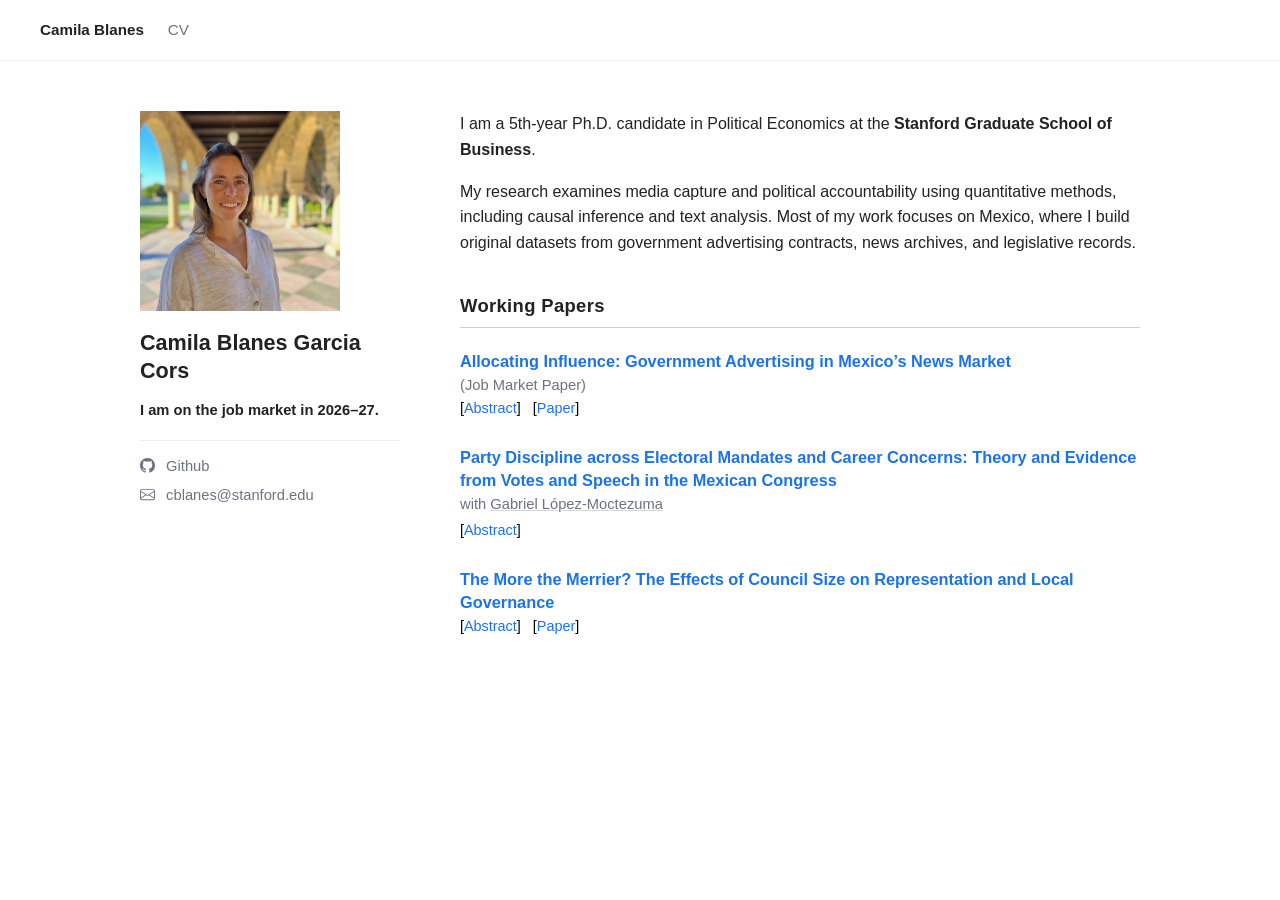
==== index.html @ a0b511a9 "Redesign site: new layout, three papers with abstracts, updated CV and photo" ====
<!DOCTYPE html>
<html lang="en">
<head>
    <meta charset="UTF-8">
    <meta name="viewport" content="width=device-width, initial-scale=1.0">
    <title>Camila Blanes</title>

    <style>
        :root {
            --accent: #1a73e8;   /* paper titles + links */
            --gray:   #6b7280;   /* (Job Market Paper), coauthors, contact */
            --text:   #222;
            --rule:   #cfcfcf;
        }

        * { box-sizing: border-box; }

        body {
            margin: 0;
            color: var(--text);
            background: #fff;
            font-family: -apple-system, BlinkMacSystemFont, "Segoe UI", "Helvetica Neue", Arial, sans-serif;
            font-size: 16px;
            line-height: 1.6;
            -webkit-font-smoothing: antialiased;
        }

        a { color: var(--accent); text-decoration: none; }
        a:hover { text-decoration: underline; }

        /* ---------- Navigation ---------- */
        nav {
            display: flex;
            gap: 24px;
            align-items: center;
            padding: 18px 40px;
            border-bottom: 1px solid #eee;
            font-size: 0.95rem;
        }
        nav a { color: var(--gray); }
        nav a:first-child { font-weight: 600; color: var(--text); }

        /* ---------- Layout ---------- */
        main {
            display: flex;
            align-items: flex-start;
            gap: 60px;
            max-width: 1080px;
            margin: 0 auto;
            padding: 50px 40px 80px;
        }

        .sidebar {
            flex: 0 0 260px;
            position: sticky;
            top: 40px;
        }

        /* Photo is cut (not zoomed): the frame crops the tall 3:4 original to a
           square, and margin-top chooses which vertical slice shows. The image
           stays at natural scale — width: 100% — so the face is never enlarged.
           Tweaks: max-width = displayed size; aspect-ratio = how square the crop
           is; margin-top = slide the photo up (more negative) or down. */
        .photo-frame {
            width: 100%;
            max-width: 200px;
            aspect-ratio: 1 / 1;
            overflow: hidden;
            margin-bottom: 18px;
        }
        .photo-frame img {
            display: block;
            width: 100%;
            margin-top: -16%;
        }

        .sidebar h1 {
            font-size: 1.35rem;
            line-height: 1.3;
            font-weight: 600;
            margin: 0 0 14px;
        }

        .sidebar p {
            font-size: 0.92rem;
            line-height: 1.55;
            margin: 0 0 10px;
        }

        .contact-info {
            margin-top: 18px;
            padding-top: 14px;
            border-top: 1px solid #eee;
        }
        .contact-info p { color: var(--gray); margin: 0 0 6px; }
        .contact-info a { color: var(--gray); }
        .contact-info svg {
            width: 15px; height: 15px;
            vertical-align: -2px;
            margin-right: 7px;
        }

        .main-content { flex: 1 1 auto; min-width: 0; }
        .main-content > .intro { margin-top: 0; }

        /* ---------- Section heading + gray rule ---------- */
        .section-title {
            font-size: 1.15rem;
            font-weight: 600;
            letter-spacing: 0.02em;
            margin: 42px 0 6px;
        }
        .section-title:first-of-type { margin-top: 36px; }

        hr.rule {
            border: 0;
            height: 1px;
            background-color: var(--rule);
            margin: 0 0 22px;
        }

        /* ---------- Papers ---------- */
        .paper { margin-bottom: 26px; }

        .paper-title {
            margin: 0;
            font-size: 1.02rem;
            font-weight: 600;
            line-height: 1.4;
            color: var(--accent);
        }

        .jmp {
            color: var(--gray);
            font-weight: 400;
            font-size: 0.92rem;      /* matches the coauthor line */
            white-space: nowrap;
        }

        .paper-authors {
            margin: 1px 0 0;
            font-size: 0.92rem;
            color: var(--gray);
        }
        .paper-authors a { color: inherit; text-decoration: underline; text-decoration-color: #d5d5d5; }
        .paper-authors a:hover { color: var(--accent); }

        /* tight against the title */
        .paper-links {
            margin: 2px 0 0;
            font-size: 0.9rem;
            color: #000;              /* the [ ] brackets */
        }
        .paper-links .lnk { margin-right: 8px; }
        .paper-links .toggle { cursor: pointer; user-select: none; }

        .abstract {
            display: none;
            margin: 8px 0 0 18px;
            padding-right: 6px;
            font-size: 0.9rem;
            line-height: 1.45;
            text-align: justify;
            color: #333;
        }
        .abstract.open { display: block; }
        .abstract p { margin: 0; }

        /* ---------- Mobile ---------- */
        @media (max-width: 800px) {
            nav { padding: 16px 24px; }
            main {
                flex-direction: column;
                gap: 32px;
                padding: 32px 24px 60px;
            }
            .sidebar { position: static; flex: 1 1 auto; width: 100%; }
            .photo-frame { max-width: 170px; }
        }
    </style>
</head>
<body>

    <!-- Navigation -->
    <nav>
        <a href="index.html">Camila Blanes</a>
        <a href="Blanes_CV.pdf">CV</a>
    </nav>

    <main>
        <!-- Left sidebar -->
        <aside class="sidebar">
            <div class="photo-frame">
                <img src="picture_1.JPG" alt="Camila Blanes">
            </div>
            <h1>Camila Blanes Garcia Cors</h1>

            <p><strong>I am on the job market in 2026&ndash;27.</strong></p>

            <div class="contact-info">
                <p>
                    <svg viewBox="0 0 16 16" fill="currentColor" aria-hidden="true">
                        <path d="M8 0C3.58 0 0 3.58 0 8c0 3.54 2.29 6.53 5.47 7.59.4.07.55-.17.55-.38 0-.19-.01-.82-.01-1.49-2.01.37-2.53-.49-2.69-.94-.09-.23-.48-.94-.82-1.13-.28-.15-.68-.52-.01-.53.63-.01 1.08.58 1.23.82.72 1.21 1.87.87 2.33.66.07-.52.28-.87.51-1.07-1.78-.2-3.64-.89-3.64-3.95 0-.87.31-1.59.82-2.15-.08-.2-.36-1.02.08-2.12 0 0 .67-.21 2.2.82.64-.18 1.32-.27 2-.27.68 0 1.36.09 2 .27 1.53-1.04 2.2-.82 2.2-.82.44 1.1.16 1.92.08 2.12.51.56.82 1.27.82 2.15 0 3.07-1.87 3.75-3.65 3.95.29.25.54.73.54 1.48 0 1.07-.01 1.93-.01 2.2 0 .21.15.46.55.38A8.013 8.013 0 0016 8c0-4.42-3.58-8-8-8z"/>
                    </svg>
                    <a href="https://github.com/cblanes">Github</a>
                </p>
                <p>
                    <svg viewBox="0 0 16 16" fill="currentColor" aria-hidden="true">
                        <path d="M0 4a2 2 0 0 1 2-2h12a2 2 0 0 1 2 2v8a2 2 0 0 1-2 2H2a2 2 0 0 1-2-2V4Zm2-1a1 1 0 0 0-1 1v.217l7 4.2 7-4.2V4a1 1 0 0 0-1-1H2Zm13 2.383-4.708 2.825L15 11.105V5.383Zm-.034 6.876-5.64-3.471L8 9.583l-1.326-.795-5.64 3.47A1 1 0 0 0 2 13h12a1 1 0 0 0 .966-.741ZM1 11.105l4.708-2.897L1 5.383v5.722Z"/>
                    </svg>
                    <a href="mailto:cblanes@stanford.edu">cblanes@stanford.edu</a>
                </p>
            </div>
        </aside>

        <!-- Main content -->
        <section class="main-content">

            <p class="intro">
                I am a 5th-year Ph.D. candidate in Political Economics at the
                <strong>Stanford Graduate School of Business</strong>.
            </p>
            <p>
                My research examines media capture and political accountability using quantitative
                methods, including causal inference and text analysis. Most of my work focuses on
                Mexico, where I build original datasets from government advertising contracts, news
                archives, and legislative records.
            </p>

            <h2 class="section-title">Working Papers</h2>
            <hr class="rule">

            <!-- ============ Job Market Paper ============ -->
            <article class="paper">
                <p class="paper-title">
                    Allocating Influence: Government Advertising in Mexico&rsquo;s News Market
                    <span class="jmp">(Job Market Paper)</span>
                </p>
                <p class="paper-links">
                    <span class="lnk">[<a class="toggle" href="#" onclick="toggleAbstract('abs-gov-ads'); return false;">Abstract</a>]</span>
                    <span class="lnk">[<a href="Blanes_JMP_GovernmentAdvertising.pdf" target="_blank" rel="noopener">Paper</a>]</span>
                </p>
                <div class="abstract" id="abs-gov-ads">
                    <p>
                        In many countries, governments are major media advertisers. Due to their prominent role,
                        it is unclear whether they use their market power for political ends, and, if so, how they
                        leverage that power. I study these questions in Mexico, where the government is one of the
                        largest advertisers. Using novel data on advertising contracts and a comprehensive corpus
                        of articles from national print media, I provide evidence of political favoritism. I use
                        the 2018 transition from a right-wing to a left-wing federal administration and show that
                        aligned outlets are 18.3 percentage points more likely to receive a contract. I benchmark
                        these allocations against what a government would choose if it were buying audience reach
                        efficiently or targeting its own voters. The observed allocation overpays outlets based on
                        their ideology. The allocation of advertising to aligned media allows them to expand their
                        newsroom capacity and their news production relative to misaligned outlets. The increase
                        in production attracts more readers and raises circulation at aligned outlets. Lastly, I
                        show that the resulting circulation gains are driven mostly by the expansion in content
                        rather than by shifts in reader preferences. Overall, these findings reveal a mechanism of
                        media capture in competitive markets that requires neither censorship nor an exchange of
                        coverage for revenue.
                    </p>
                </div>
            </article>

            <!-- ============ Party Discipline (no PDF link) ============ -->
            <article class="paper">
                <p class="paper-title">
                    Party Discipline across Electoral Mandates and Career Concerns: Theory and Evidence
                    from Votes and Speech in the Mexican Congress
                </p>
                <p class="paper-authors">
                    with <a href="http://www.glmoctezuma.com" target="_blank" rel="noopener">Gabriel L&oacute;pez-Moctezuma</a>
                </p>
                <p class="paper-links">
                    <span class="lnk">[<a class="toggle" href="#" onclick="toggleAbstract('abs-party-discipline'); return false;">Abstract</a>]</span>
                </p>
                <div class="abstract" id="abs-party-discipline">
                    <p>
                        We study how party discipline varies with electoral mandates and career concerns. In our
                        model, partisan benefits induce discipline insofar as leaders rally enough support among
                        their legislators to make their promises credible. Absent reelection, constituency concerns
                        offset the leader&rsquo;s promises, leaving district legislators less disciplined than their
                        list copartisans. Reelection makes these benefits electorally valuable, directly improving
                        district legislators&rsquo; local valence and list legislators&rsquo; renomination prospects,
                        and indirectly strengthening the leader&rsquo;s credibility in both tracks. We test the
                        empirical implications of the model in Mexico&rsquo;s mixed-member Congress around the reform
                        introducing consecutive reelection. We measure disagreement with party leaders in votes and
                        speech across seven Congresses (2006&ndash;2024): disagreement falls in both tracks after the
                        reform, most among district incumbents. Leaders, in turn, redirect partisan benefits toward
                        district incumbents ex ante and reward the disciplined while punishing dissenters ex post.
                        Accountability reforms that leave ballot access, list placement, and campaign finance in
                        party hands can strengthen the organization they were meant to check.
                    </p>
                </div>
            </article>

            <!-- ============ Council Size ============ -->
            <article class="paper">
                <p class="paper-title">
                    The More the Merrier? The Effects of Council Size on Representation and Local Governance
                </p>
                <p class="paper-links">
                    <span class="lnk">[<a class="toggle" href="#" onclick="toggleAbstract('abs-council-size'); return false;">Abstract</a>]</span>
                    <span class="lnk">[<a href="Blanes_CouncilSize.pdf" target="_blank" rel="noopener">Paper</a>]</span>
                </p>
                <div class="abstract" id="abs-council-size">
                    <p>
                        Does broader political representation improve local governance? I use population thresholds
                        in Mexican state law that fix the size of a municipal council, comparing municipalities just
                        above a threshold with those just below, and link novel data on the characteristics of every
                        council member to the output that council produces in office. Crossing a threshold seats 12
                        percent more representatives, and they are negatively selected: councils gain more members
                        with a basic level of education and with no prior political experience, while parity rules
                        hold the share of women fixed. Governance does not improve. Larger councils approve about
                        half as many initiatives, a third fewer per member, across a narrower agenda, and their
                        alignment with the preferences of citizens decreases; spending is unchanged in level and
                        composition. I interpret this as negative selection at the margin of the party list: the
                        supply of candidates is smooth at the threshold, but lists are closed and ranked, and parties
                        concentrate their strongest candidates where the return to quality is highest.
                    </p>
                </div>
            </article>

        </section>
    </main>

    <script>
        // Toggle one abstract open/closed; opening one closes any other.
        function toggleAbstract(id) {
            var target = document.getElementById(id);
            var isOpen = target.classList.contains('open');

            var all = document.querySelectorAll('.abstract.open');
            for (var i = 0; i < all.length; i++) {
                all[i].classList.remove('open');
            }

            if (!isOpen) {
                target.classList.add('open');
            }
        }
    </script>

</body>
</html>
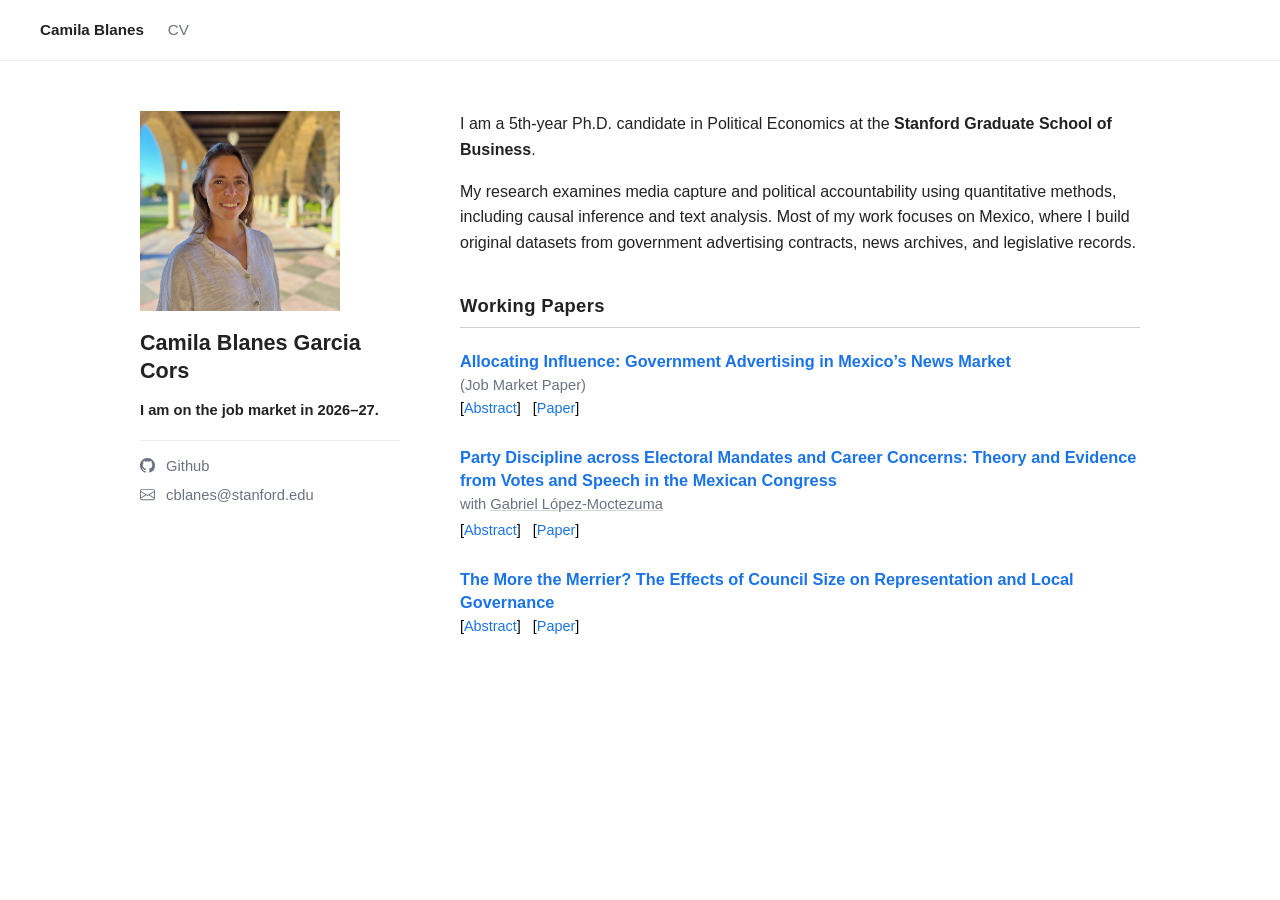
==== commit e0d7355a: "Add Party Discipline paper PDF and link Co-Authored-By: Claude Opus 5 (1M context) <noreply@anthropi" ====
--- a/index.html
+++ b/index.html
@@ -3,7 +3,40 @@
 <head>
     <meta charset="UTF-8">
     <meta name="viewport" content="width=device-width, initial-scale=1.0">
-    <title>Camila Blanes</title>
+    <title>Camila Blanes | Ph.D. Candidate in Political Economics, Stanford GSB</title>
+
+    <!-- What Google shows under your name in search results -->
+    <meta name="description" content="Camila Blanes is a Ph.D. candidate in Political Economics at the Stanford Graduate School of Business, on the job market in 2026-27. Her research examines media capture and political accountability in Mexico.">
+    <meta name="author" content="Camila Blanes Garcia Cors">
+    <link rel="canonical" href="https://cblanes.github.io/">
+
+    <!-- Preview card when the link is shared in email, Slack, Twitter, etc. -->
+    <meta property="og:type" content="profile">
+    <meta property="og:title" content="Camila Blanes | Ph.D. Candidate in Political Economics, Stanford GSB">
+    <meta property="og:description" content="Ph.D. candidate in Political Economics at Stanford GSB, on the job market in 2026-27. Research on media capture and political accountability.">
+    <meta property="og:url" content="https://cblanes.github.io/">
+    <meta property="og:image" content="https://cblanes.github.io/picture_1.JPG">
+    <meta name="twitter:card" content="summary">
+
+    <!-- Tells Google this page is about a person, so it can build a knowledge panel -->
+    <script type="application/ld+json">
+    {
+      "@context": "https://schema.org",
+      "@type": "Person",
+      "name": "Camila Blanes Garcia Cors",
+      "alternateName": "Camila Blanes",
+      "url": "https://cblanes.github.io/",
+      "image": "https://cblanes.github.io/picture_1.JPG",
+      "email": "mailto:cblanes@stanford.edu",
+      "jobTitle": "Ph.D. Candidate in Political Economics",
+      "affiliation": {
+        "@type": "CollegeOrUniversity",
+        "name": "Stanford Graduate School of Business"
+      },
+      "knowsAbout": ["Political Economy", "Economics of Media", "Media Capture", "Political Accountability"],
+      "sameAs": ["https://github.com/cblanes"]
+    }
+    </script>
 
     <style>
         :root {
@@ -262,7 +295,7 @@
                 </div>
             </article>
 
-            <!-- ============ Party Discipline (no PDF link) ============ -->
+            <!-- ============ Party Discipline ============ -->
             <article class="paper">
                 <p class="paper-title">
                     Party Discipline across Electoral Mandates and Career Concerns: Theory and Evidence
@@ -273,6 +306,7 @@
                 </p>
                 <p class="paper-links">
                     <span class="lnk">[<a class="toggle" href="#" onclick="toggleAbstract('abs-party-discipline'); return false;">Abstract</a>]</span>
+                    <span class="lnk">[<a href="Blanes-GLM_PartyDiscipline.pdf" target="_blank" rel="noopener">Paper</a>]</span>
                 </p>
                 <div class="abstract" id="abs-party-discipline">
                     <p>
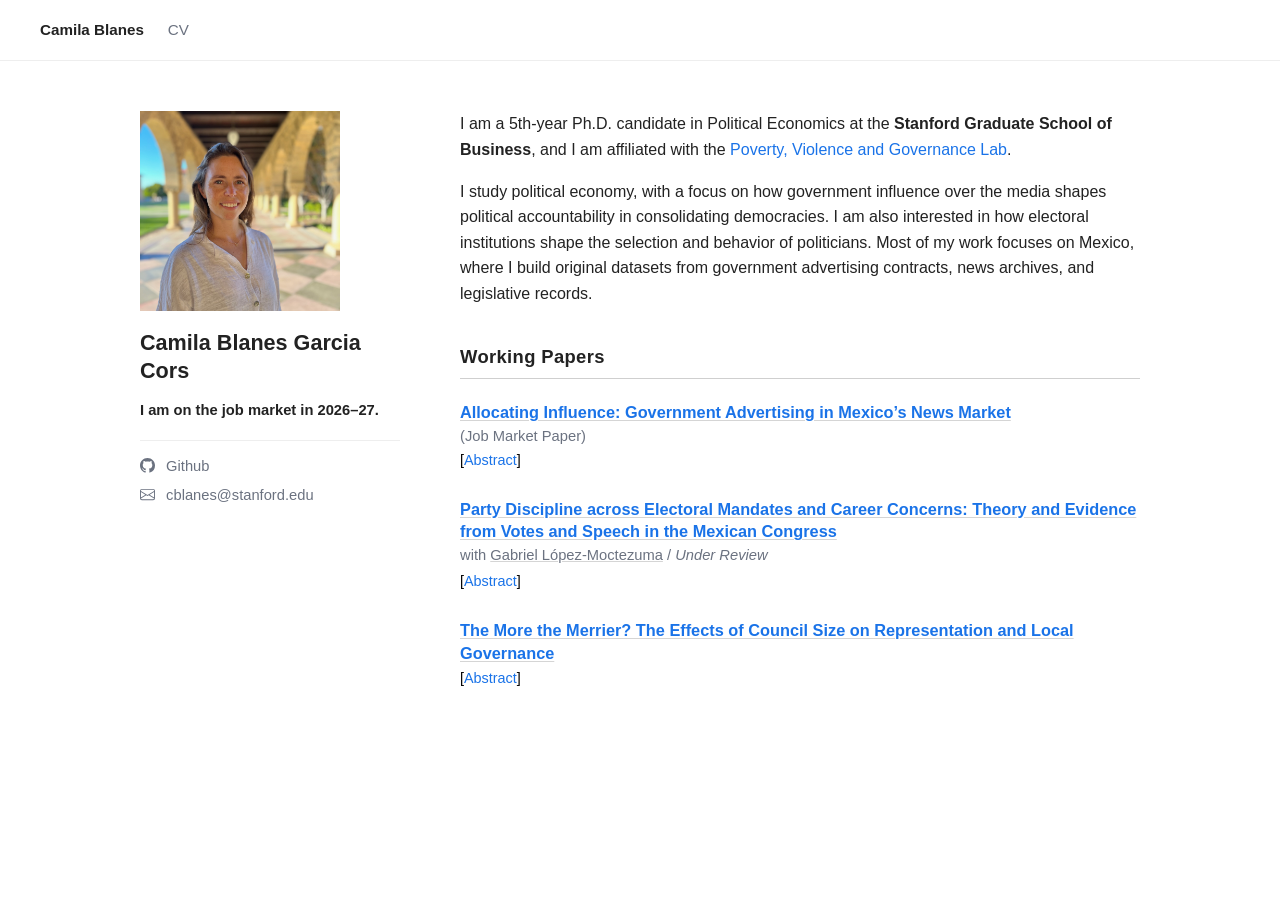
==== commit fbe0674c: "update hmp" ====
--- a/index.html
+++ b/index.html
@@ -163,6 +163,9 @@
             color: var(--accent);
         }
 
+        .paper-title a { color: inherit; text-decoration: underline; text-decoration-color: #d5d5d5; text-underline-offset: 2px; }
+        .paper-title a:hover { text-decoration-color: var(--accent); }
+
         .jmp {
             color: var(--gray);
             font-weight: 400;
@@ -251,13 +254,15 @@
 
             <p class="intro">
                 I am a 5th-year Ph.D. candidate in Political Economics at the
-                <strong>Stanford Graduate School of Business</strong>.
+                <strong>Stanford Graduate School of Business</strong>, and I am affiliated with the
+                <a href="https://povgov.com" target="_blank" rel="noopener">Poverty, Violence and Governance Lab</a>.
             </p>
             <p>
-                My research examines media capture and political accountability using quantitative
-                methods, including causal inference and text analysis. Most of my work focuses on
-                Mexico, where I build original datasets from government advertising contracts, news
-                archives, and legislative records.
+                I study political economy, with a focus on how government influence over the media
+                shapes political accountability in consolidating democracies. I am also interested in
+                how electoral institutions shape the selection and behavior of politicians. Most of my
+                work focuses on Mexico, where I build original datasets from government advertising
+                contracts, news archives, and legislative records.
             </p>
 
             <h2 class="section-title">Working Papers</h2>
@@ -266,31 +271,30 @@
             <!-- ============ Job Market Paper ============ -->
             <article class="paper">
                 <p class="paper-title">
-                    Allocating Influence: Government Advertising in Mexico&rsquo;s News Market
+                    <a href="Blanes_JMP_GovernmentAdvertising.pdf" target="_blank" rel="noopener">Allocating Influence: Government Advertising in Mexico&rsquo;s News Market</a>
                     <span class="jmp">(Job Market Paper)</span>
                 </p>
                 <p class="paper-links">
                     <span class="lnk">[<a class="toggle" href="#" onclick="toggleAbstract('abs-gov-ads'); return false;">Abstract</a>]</span>
-                    <span class="lnk">[<a href="Blanes_JMP_GovernmentAdvertising.pdf" target="_blank" rel="noopener">Paper</a>]</span>
                 </p>
                 <div class="abstract" id="abs-gov-ads">
                     <p>
-                        In many countries, governments are major media advertisers. Due to their prominent role,
-                        it is unclear whether they use their market power for political ends, and, if so, how they
-                        leverage that power. I study these questions in Mexico, where the government is one of the
-                        largest advertisers. Using novel data on advertising contracts and a comprehensive corpus
-                        of articles from national print media, I provide evidence of political favoritism. I use
-                        the 2018 transition from a right-wing to a left-wing federal administration and show that
-                        aligned outlets are 18.3 percentage points more likely to receive a contract. I benchmark
-                        these allocations against what a government would choose if it were buying audience reach
-                        efficiently or targeting its own voters. The observed allocation overpays outlets based on
-                        their ideology. The allocation of advertising to aligned media allows them to expand their
-                        newsroom capacity and their news production relative to misaligned outlets. The increase
-                        in production attracts more readers and raises circulation at aligned outlets. Lastly, I
-                        show that the resulting circulation gains are driven mostly by the expansion in content
-                        rather than by shifts in reader preferences. Overall, these findings reveal a mechanism of
-                        media capture in competitive markets that requires neither censorship nor an exchange of
-                        coverage for revenue.
+                        Governments, whether autocracies or democracies, seek to influence the media.
+                        Autocracies use strategies such as propaganda and censorship, but these tools are
+                        limited in democracies. In this paper I show how governments can still influence the
+                        media through political favoritism. By reallocating advertising toward aligned outlets,
+                        a government enables them to invest in their newsrooms and raise their news production.
+                        Combining the universe of federal advertising contracts in Mexico with the full text of
+                        national print media, I use the 2018 transition from a right-wing to a left-wing
+                        administration and estimate a difference-in-differences specification. Outlets that
+                        share the incumbent&rsquo;s ideology become more likely to receive a contract. These
+                        allocations reflect favoritism and not the audiences a government would need to reach,
+                        whether the demographic a campaign names or the incumbent&rsquo;s own voters. Aligned
+                        outlets then hire more journalists, publish more articles, cover more news events, and
+                        report more facts in each. Their circulation also rises relative to misaligned outlets.
+                        Favoritism toward competing firms therefore reallocates productive capacity across a
+                        market instead of transferring rents within it, a mechanism of political control that
+                        operates through market competition.
                     </p>
                 </div>
             </article>
@@ -298,15 +302,14 @@
             <!-- ============ Party Discipline ============ -->
             <article class="paper">
                 <p class="paper-title">
-                    Party Discipline across Electoral Mandates and Career Concerns: Theory and Evidence
-                    from Votes and Speech in the Mexican Congress
+                    <a href="Blanes-GLM_PartyDiscipline.pdf" target="_blank" rel="noopener">Party Discipline across Electoral Mandates and Career Concerns: Theory and Evidence
+                    from Votes and Speech in the Mexican Congress</a>
                 </p>
                 <p class="paper-authors">
-                    with <a href="http://www.glmoctezuma.com" target="_blank" rel="noopener">Gabriel L&oacute;pez-Moctezuma</a>
+                    with <a href="http://www.glmoctezuma.com" target="_blank" rel="noopener">Gabriel L&oacute;pez-Moctezuma</a> / <em>Under Review</em>
                 </p>
                 <p class="paper-links">
                     <span class="lnk">[<a class="toggle" href="#" onclick="toggleAbstract('abs-party-discipline'); return false;">Abstract</a>]</span>
-                    <span class="lnk">[<a href="Blanes-GLM_PartyDiscipline.pdf" target="_blank" rel="noopener">Paper</a>]</span>
                 </p>
                 <div class="abstract" id="abs-party-discipline">
                     <p>
@@ -331,11 +334,10 @@
             <!-- ============ Council Size ============ -->
             <article class="paper">
                 <p class="paper-title">
-                    The More the Merrier? The Effects of Council Size on Representation and Local Governance
+                    <a href="Blanes_CouncilSize.pdf" target="_blank" rel="noopener">The More the Merrier? The Effects of Council Size on Representation and Local Governance</a>
                 </p>
                 <p class="paper-links">
                     <span class="lnk">[<a class="toggle" href="#" onclick="toggleAbstract('abs-council-size'); return false;">Abstract</a>]</span>
-                    <span class="lnk">[<a href="Blanes_CouncilSize.pdf" target="_blank" rel="noopener">Paper</a>]</span>
                 </p>
                 <div class="abstract" id="abs-council-size">
                     <p>
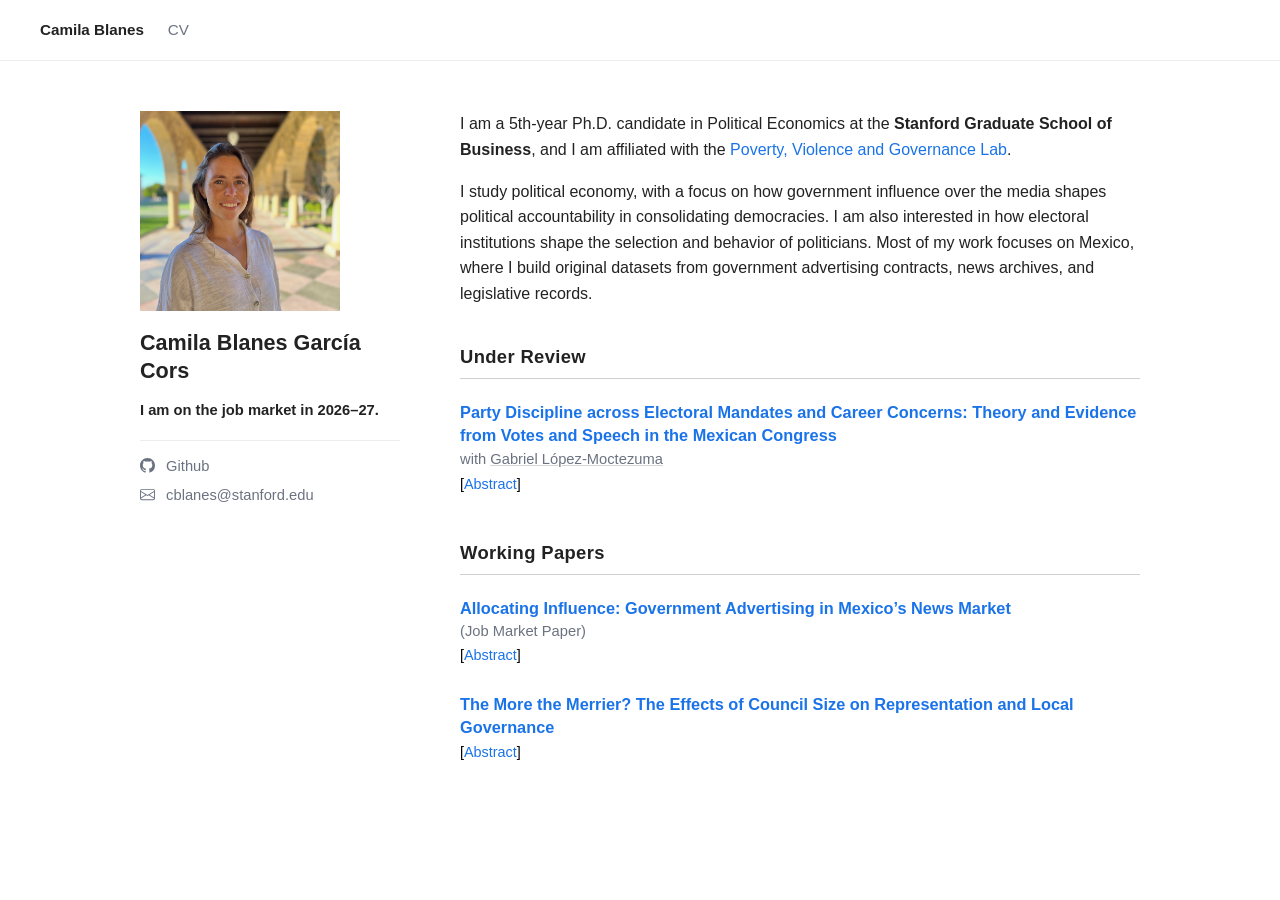
==== commit dcf20b3c: "update hmp" ====
--- a/index.html
+++ b/index.html
@@ -7,7 +7,7 @@
 
     <!-- What Google shows under your name in search results -->
     <meta name="description" content="Camila Blanes is a Ph.D. candidate in Political Economics at the Stanford Graduate School of Business, on the job market in 2026-27. Her research examines media capture and political accountability in Mexico.">
-    <meta name="author" content="Camila Blanes Garcia Cors">
+    <meta name="author" content="Camila Blanes García Cors">
     <link rel="canonical" href="https://cblanes.github.io/">
 
     <!-- Preview card when the link is shared in email, Slack, Twitter, etc. -->
@@ -23,7 +23,7 @@
     {
       "@context": "https://schema.org",
       "@type": "Person",
-      "name": "Camila Blanes Garcia Cors",
+      "name": "Camila Blanes García Cors",
       "alternateName": "Camila Blanes",
       "url": "https://cblanes.github.io/",
       "image": "https://cblanes.github.io/picture_1.JPG",
@@ -163,9 +163,6 @@
             color: var(--accent);
         }
 
-        .paper-title a { color: inherit; text-decoration: underline; text-decoration-color: #d5d5d5; text-underline-offset: 2px; }
-        .paper-title a:hover { text-decoration-color: var(--accent); }
-
         .jmp {
             color: var(--gray);
             font-weight: 400;
@@ -229,7 +226,7 @@
             <div class="photo-frame">
                 <img src="picture_1.JPG" alt="Camila Blanes">
             </div>
-            <h1>Camila Blanes Garcia Cors</h1>
+            <h1>Camila Blanes García Cors</h1>
 
             <p><strong>I am on the job market in 2026&ndash;27.</strong></p>
 
@@ -264,6 +261,41 @@
                 work focuses on Mexico, where I build original datasets from government advertising
                 contracts, news archives, and legislative records.
             </p>
+
+            <h2 class="section-title">Under Review</h2>
+            <hr class="rule">
+
+            <!-- ============ Party Discipline ============ -->
+            <article class="paper">
+                <p class="paper-title">
+                    <a href="Blanes-GLM_PartyDiscipline.pdf" target="_blank" rel="noopener">Party Discipline across Electoral Mandates and Career Concerns: Theory and Evidence
+                    from Votes and Speech in the Mexican Congress</a>
+                </p>
+                <p class="paper-authors">
+                    with <a href="http://www.glmoctezuma.com" target="_blank" rel="noopener">Gabriel L&oacute;pez-Moctezuma</a>
+                </p>
+                <p class="paper-links">
+                    <span class="lnk">[<a class="toggle" href="#" onclick="toggleAbstract('abs-party-discipline'); return false;">Abstract</a>]</span>
+                </p>
+                <div class="abstract" id="abs-party-discipline">
+                    <p>
+                        We study how party discipline varies with electoral mandates and career concerns. In our
+                        model, partisan benefits induce discipline insofar as leaders rally enough support among
+                        their legislators to make their promises credible. Absent reelection, constituency concerns
+                        offset the leader&rsquo;s promises, leaving district legislators less disciplined than their
+                        list copartisans. Reelection makes these benefits electorally valuable, directly improving
+                        district legislators&rsquo; local valence and list legislators&rsquo; renomination prospects,
+                        and indirectly strengthening the leader&rsquo;s credibility in both tracks. We test the
+                        empirical implications of the model in Mexico&rsquo;s mixed-member Congress around the reform
+                        introducing consecutive reelection. We measure disagreement with party leaders in votes and
+                        speech across seven Congresses (2006&ndash;2024): disagreement falls in both tracks after the
+                        reform, most among district incumbents. Leaders, in turn, redirect partisan benefits toward
+                        district incumbents ex ante and reward the disciplined while punishing dissenters ex post.
+                        Accountability reforms that leave ballot access, list placement, and campaign finance in
+                        party hands can strengthen the organization they were meant to check.
+                    </p>
+                </div>
+            </article>
 
             <h2 class="section-title">Working Papers</h2>
             <hr class="rule">
@@ -299,38 +331,6 @@
                 </div>
             </article>
 
-            <!-- ============ Party Discipline ============ -->
-            <article class="paper">
-                <p class="paper-title">
-                    <a href="Blanes-GLM_PartyDiscipline.pdf" target="_blank" rel="noopener">Party Discipline across Electoral Mandates and Career Concerns: Theory and Evidence
-                    from Votes and Speech in the Mexican Congress</a>
-                </p>
-                <p class="paper-authors">
-                    with <a href="http://www.glmoctezuma.com" target="_blank" rel="noopener">Gabriel L&oacute;pez-Moctezuma</a> / <em>Under Review</em>
-                </p>
-                <p class="paper-links">
-                    <span class="lnk">[<a class="toggle" href="#" onclick="toggleAbstract('abs-party-discipline'); return false;">Abstract</a>]</span>
-                </p>
-                <div class="abstract" id="abs-party-discipline">
-                    <p>
-                        We study how party discipline varies with electoral mandates and career concerns. In our
-                        model, partisan benefits induce discipline insofar as leaders rally enough support among
-                        their legislators to make their promises credible. Absent reelection, constituency concerns
-                        offset the leader&rsquo;s promises, leaving district legislators less disciplined than their
-                        list copartisans. Reelection makes these benefits electorally valuable, directly improving
-                        district legislators&rsquo; local valence and list legislators&rsquo; renomination prospects,
-                        and indirectly strengthening the leader&rsquo;s credibility in both tracks. We test the
-                        empirical implications of the model in Mexico&rsquo;s mixed-member Congress around the reform
-                        introducing consecutive reelection. We measure disagreement with party leaders in votes and
-                        speech across seven Congresses (2006&ndash;2024): disagreement falls in both tracks after the
-                        reform, most among district incumbents. Leaders, in turn, redirect partisan benefits toward
-                        district incumbents ex ante and reward the disciplined while punishing dissenters ex post.
-                        Accountability reforms that leave ballot access, list placement, and campaign finance in
-                        party hands can strengthen the organization they were meant to check.
-                    </p>
-                </div>
-            </article>
-
             <!-- ============ Council Size ============ -->
             <article class="paper">
                 <p class="paper-title">
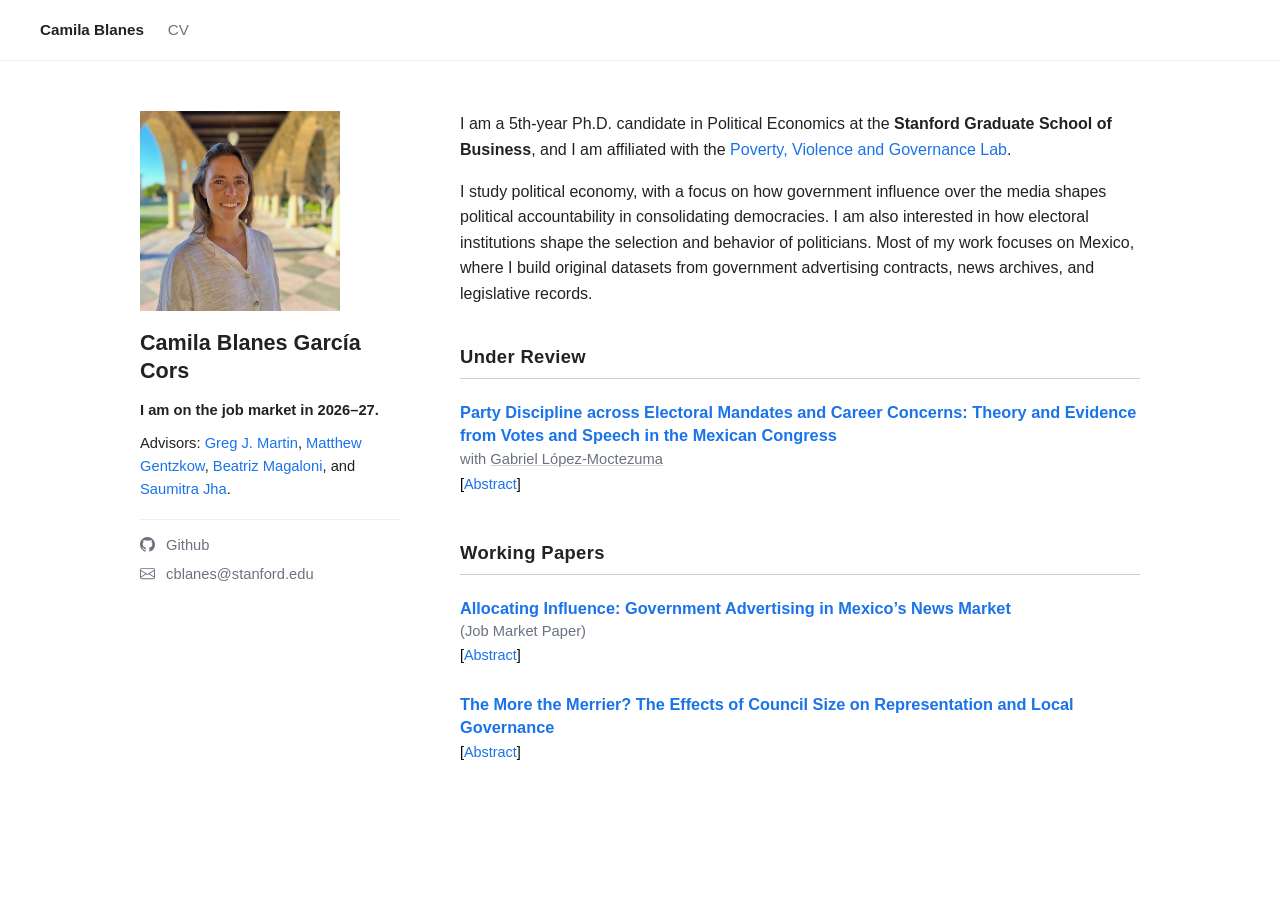
==== commit dbdf3b5e: "Add advisors with links to homepage" ====
--- a/index.html
+++ b/index.html
@@ -229,6 +229,8 @@
             <h1>Camila Blanes García Cors</h1>
 
             <p><strong>I am on the job market in 2026&ndash;27.</strong></p>
+
+            <p>Advisors: <a href="https://web.stanford.edu/~gjmartin/">Greg J. Martin</a>, <a href="https://matthewgentzkow.com">Matthew Gentzkow</a>, <a href="https://bmagaloni.com">Beatriz Magaloni</a>, and <a href="https://sites.google.com/stanford.edu/saumitra-jha/home">Saumitra Jha</a>.</p>
 
             <div class="contact-info">
                 <p>
